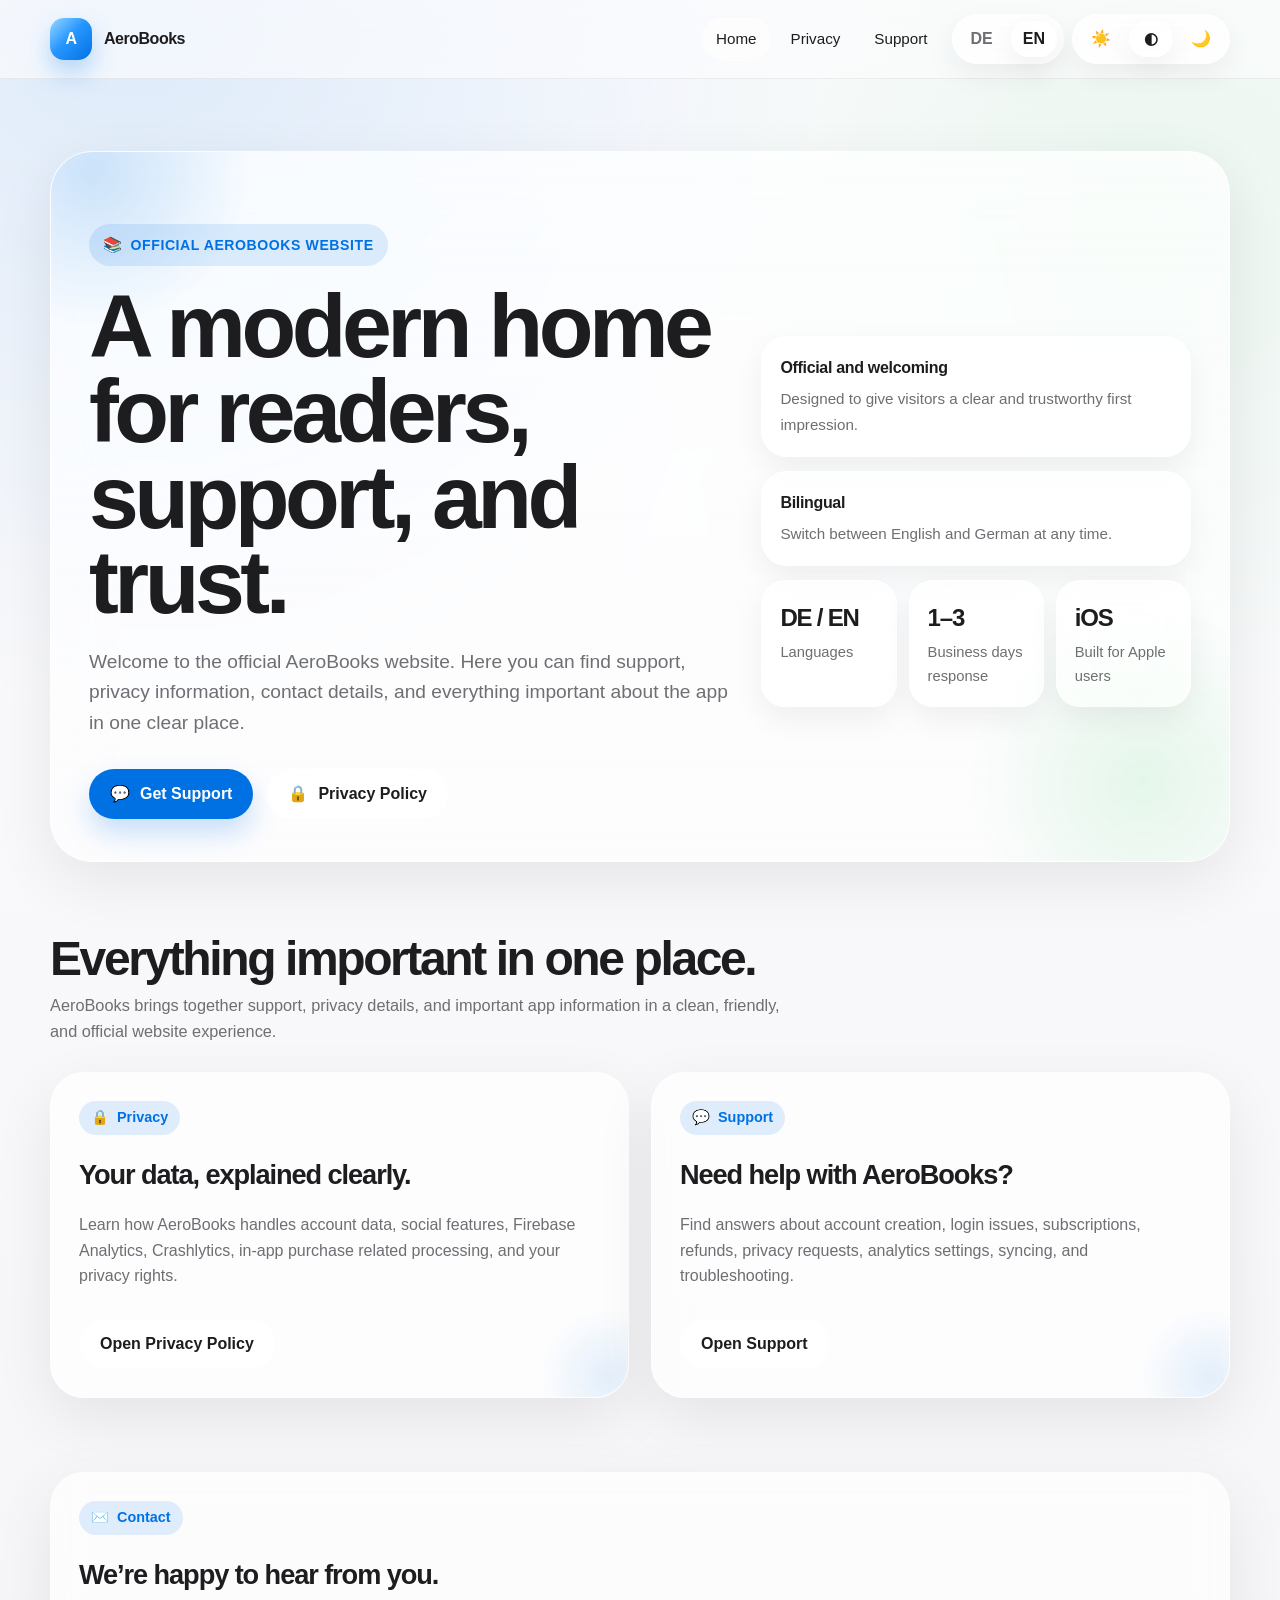
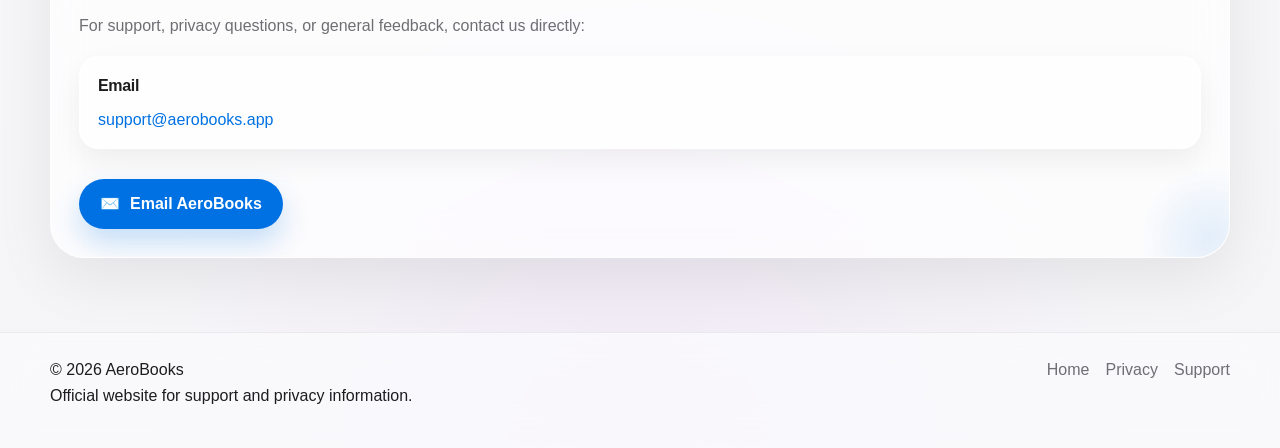
==== index.html @ 0f0f668f "Initial import of site files from aerobooks-site Co-Authored-By: Claude Sonnet 5.5 <noreply@anthropi" ====
<!DOCTYPE html>
<html lang="en">
<head>
  <meta charset="UTF-8" />
  <meta name="viewport" content="width=device-width, initial-scale=1.0" />
  <title>AeroBooks — Official Website</title>
  <meta
    name="description"
    content="Official AeroBooks website with support, privacy information, and contact details."
  />
  <link rel="stylesheet" href="style.css" />
  <script src="script.js" defer></script>
</head>
<body>
  <header class="site-header">
    <div class="container nav">
      <a href="index.html" class="brand" aria-label="AeroBooks Home">
        <span class="brand-mark">A</span>
        <span>AeroBooks</span>
      </a>

      <div class="nav-right">
        <nav class="nav-links" aria-label="Main navigation">
          <a href="index.html" class="active">
            <span data-lang="en">Home</span>
            <span data-lang="de">Start</span>
          </a>
          <a href="privacy.html">
            <span data-lang="en">Privacy</span>
            <span data-lang="de">Datenschutz</span>
          </a>
          <a href="support.html">
            <span data-lang="en">Support</span>
            <span data-lang="de">Support</span>
          </a>
        </nav>

        <div class="controls">
          <div class="segmented" aria-label="Language switcher">
            <button type="button" data-lang-button="de" aria-label="Deutsch">DE</button>
            <button type="button" data-lang-button="en" aria-label="English">EN</button>
          </div>

          <div class="segmented" aria-label="Theme switcher">
            <button type="button" data-theme-button="light" title="Light mode" aria-label="Light mode">☀️</button>
            <button type="button" data-theme-button="auto" title="Auto mode" aria-label="Auto mode">◐</button>
            <button type="button" data-theme-button="dark" title="Dark mode" aria-label="Dark mode">🌙</button>
          </div>
        </div>
      </div>
    </div>
  </header>

  <main>
    <section class="hero">
      <div class="container">
        <div class="hero-card">
          <div class="hero-grid">
            <div class="hero-copy">
              <span class="eyebrow">
                <span class="eyebrow-icon">📚</span>
                <span data-lang="en">Official AeroBooks Website</span>
                <span data-lang="de">Offizielle AeroBooks Website</span>
              </span>

              <h1 data-lang="en">A modern home for readers, support, and trust.</h1>
              <h1 data-lang="de">Ein moderner Ort für Leser:innen, Support und Vertrauen.</h1>

              <p data-lang="en">
                Welcome to the official AeroBooks website. Here you can find support,
                privacy information, contact details, and everything important about the app in one clear place.
              </p>
              <p data-lang="de">
                Willkommen auf der offiziellen AeroBooks Website. Hier findest du Support,
                Datenschutzinformationen, Kontaktmöglichkeiten und alles Wichtige zur App an einem klaren Ort.
              </p>

              <div class="hero-actions">
                <a class="button button-primary" href="support.html">
                  <span>💬</span>
                  <span data-lang="en">Get Support</span>
                  <span data-lang="de">Support öffnen</span>
                </a>

                <a class="button button-secondary" href="privacy.html">
                  <span>🔒</span>
                  <span data-lang="en">Privacy Policy</span>
                  <span data-lang="de">Datenschutzerklärung</span>
                </a>
              </div>
            </div>

            <div class="hero-panel">
              <div class="glass-tile">
                <strong data-lang="en">Official and welcoming</strong>
                <strong data-lang="de">Offiziell und einladend</strong>
                <span data-lang="en">
                  Designed to give visitors a clear and trustworthy first impression.
                </span>
                <span data-lang="de">
                  Entwickelt, um Besucher:innen direkt einen klaren und vertrauenswürdigen Eindruck zu geben.
                </span>
              </div>

              <div class="glass-tile">
                <strong data-lang="en">Bilingual</strong>
                <strong data-lang="de">Zweisprachig</strong>
                <span data-lang="en">Switch between English and German at any time.</span>
                <span data-lang="de">Jederzeit zwischen Deutsch und Englisch wechseln.</span>
              </div>

              <div class="stats-row">
                <div class="stat-card">
                  <div class="stat-value">DE / EN</div>
                  <span class="stat-label" data-lang="en">Languages</span>
                  <span class="stat-label" data-lang="de">Sprachen</span>
                </div>

                <div class="stat-card">
                  <div class="stat-value">1–3</div>
                  <span class="stat-label" data-lang="en">Business days response</span>
                  <span class="stat-label" data-lang="de">Werktage Antwortzeit</span>
                </div>

                <div class="stat-card">
                  <div class="stat-value">iOS</div>
                  <span class="stat-label" data-lang="en">Built for Apple users</span>
                  <span class="stat-label" data-lang="de">Für Apple Nutzer:innen</span>
                </div>
              </div>
            </div>
          </div>
        </div>
      </div>
    </section>

    <section class="section">
      <div class="container">
        <h2 class="section-title" data-lang="en">Everything important in one place.</h2>
        <h2 class="section-title" data-lang="de">Alles Wichtige an einem Ort.</h2>

        <p class="section-subtitle" data-lang="en">
          AeroBooks brings together support, privacy details, and important app information
          in a clean, friendly, and official website experience.
        </p>
        <p class="section-subtitle" data-lang="de">
          AeroBooks bündelt Support, Datenschutzdetails und wichtige App-Informationen
          in einer klaren, freundlichen und offiziellen Website.
        </p>

        <div class="grid grid-2" style="margin-top: 28px;">
          <article class="card">
            <span class="badge">
              🔒
              <span data-lang="en">Privacy</span>
              <span data-lang="de">Datenschutz</span>
            </span>

            <h2 data-lang="en">Your data, explained clearly.</h2>
            <h2 data-lang="de">Deine Daten, klar erklärt.</h2>

            <p data-lang="en">
              Learn how AeroBooks handles account data, social features, Firebase Analytics,
              Crashlytics, in-app purchase related processing, and your privacy rights.
            </p>
            <p data-lang="de">
              Erfahre, wie AeroBooks Kontodaten, soziale Funktionen, Firebase Analytics,
              Crashlytics, mit In-App-Käufen verbundene Prozesse und deine Datenschutzrechte behandelt.
            </p>

            <div class="quick-links">
              <a class="button button-secondary" href="privacy.html">
                <span data-lang="en">Open Privacy Policy</span>
                <span data-lang="de">Datenschutz öffnen</span>
              </a>
            </div>
          </article>

          <article class="card">
            <span class="badge">
              💬
              <span data-lang="en">Support</span>
              <span data-lang="de">Support</span>
            </span>

            <h2 data-lang="en">Need help with AeroBooks?</h2>
            <h2 data-lang="de">Brauchst du Hilfe mit AeroBooks?</h2>

            <p data-lang="en">
              Find answers about account creation, login issues, subscriptions, refunds,
              privacy requests, analytics settings, syncing, and troubleshooting.
            </p>
            <p data-lang="de">
              Finde Antworten zu Kontoerstellung, Login-Problemen, Abos, Rückerstattungen,
              Datenschutzanfragen, Analytics-Einstellungen, Synchronisierung und Fehlerbehebung.
            </p>

            <div class="quick-links">
              <a class="button button-secondary" href="support.html">
                <span data-lang="en">Open Support</span>
                <span data-lang="de">Support öffnen</span>
              </a>
            </div>
          </article>
        </div>
      </div>
    </section>

    <section class="section section-tight">
      <div class="container">
        <div class="card">
          <span class="badge">
            ✉️
            <span data-lang="en">Contact</span>
            <span data-lang="de">Kontakt</span>
          </span>

          <h2 data-lang="en">We’re happy to hear from you.</h2>
          <h2 data-lang="de">Wir freuen uns auf deine Nachricht.</h2>

          <p data-lang="en">
            For support, privacy questions, or general feedback, contact us directly:
          </p>
          <p data-lang="de">
            Für Support, Datenschutzfragen oder allgemeines Feedback kannst du uns direkt kontaktieren:
          </p>

          <div class="info-list">
            <div class="info-item">
              <strong data-lang="en">Email</strong>
              <strong data-lang="de">E-Mail</strong>
              <a href="mailto:support@aerobooks.app">support@aerobooks.app</a>
            </div>
          </div>

          <div class="quick-links">
            <a class="button button-primary" href="mailto:support@aerobooks.app">
              <span>✉️</span>
              <span data-lang="en">Email AeroBooks</span>
              <span data-lang="de">AeroBooks per E-Mail kontaktieren</span>
            </a>
          </div>
        </div>
      </div>
    </section>
  </main>

  <footer class="footer">
    <div class="container footer-inner">
      <div>
        © 2026 AeroBooks<br />
        <span data-lang="en">Official website for support and privacy information.</span>
        <span data-lang="de">Offizielle Website für Support- und Datenschutzinformationen.</span>
      </div>

      <div class="footer-links">
        <a href="index.html">
          <span data-lang="en">Home</span>
          <span data-lang="de">Start</span>
        </a>
        <a href="privacy.html">
          <span data-lang="en">Privacy</span>
          <span data-lang="de">Datenschutz</span>
        </a>
        <a href="support.html">
          <span data-lang="en">Support</span>
          <span data-lang="de">Support</span>
        </a>
      </div>
    </div>
  </footer>
</body>
</html>
---- style.css ----
:root {
  color-scheme: light dark;

  --bg: #f5f5f7;
  --bg-secondary: #fbfbfd;
  --surface: rgba(255, 255, 255, 0.68);
  --surface-strong: rgba(255, 255, 255, 0.82);
  --surface-soft: rgba(255, 255, 255, 0.5);
  --border: rgba(255, 255, 255, 0.55);
  --border-subtle: rgba(0, 0, 0, 0.06);

  --text: #1d1d1f;
  --text-secondary: #6e6e73;
  --text-tertiary: #8e8e93;

  --accent: #0071e3;
  --accent-hover: #005ec3;
  --accent-soft: rgba(0, 113, 227, 0.12);

  --success: #34c759;
  --shadow: 0 20px 60px rgba(0, 0, 0, 0.08);
  --shadow-soft: 0 12px 30px rgba(0, 0, 0, 0.06);

  --radius-xl: 34px;
  --radius-lg: 26px;
  --radius-md: 18px;
  --radius-pill: 999px;

  --max-width: 1180px;
}

@media (prefers-color-scheme: dark) {
  :root {
    --bg: #0b0b0f;
    --bg-secondary: #111216;
    --surface: rgba(28, 28, 30, 0.62);
    --surface-strong: rgba(28, 28, 30, 0.78);
    --surface-soft: rgba(28, 28, 30, 0.48);
    --border: rgba(255, 255, 255, 0.08);
    --border-subtle: rgba(255, 255, 255, 0.08);

    --text: #f5f5f7;
    --text-secondary: #b3b3b8;
    --text-tertiary: #8e8e93;

    --accent: #2997ff;
    --accent-hover: #58adff;
    --accent-soft: rgba(41, 151, 255, 0.18);

    --shadow: 0 20px 60px rgba(0, 0, 0, 0.38);
    --shadow-soft: 0 12px 30px rgba(0, 0, 0, 0.26);
  }
}

html[data-theme="light"] {
  color-scheme: light;
  --bg: #f5f5f7;
  --bg-secondary: #fbfbfd;
  --surface: rgba(255, 255, 255, 0.68);
  --surface-strong: rgba(255, 255, 255, 0.82);
  --surface-soft: rgba(255, 255, 255, 0.5);
  --border: rgba(255, 255, 255, 0.55);
  --border-subtle: rgba(0, 0, 0, 0.06);

  --text: #1d1d1f;
  --text-secondary: #6e6e73;
  --text-tertiary: #8e8e93;

  --accent: #0071e3;
  --accent-hover: #005ec3;
  --accent-soft: rgba(0, 113, 227, 0.12);

  --shadow: 0 20px 60px rgba(0, 0, 0, 0.08);
  --shadow-soft: 0 12px 30px rgba(0, 0, 0, 0.06);
}

html[data-theme="dark"] {
  color-scheme: dark;
  --bg: #0b0b0f;
  --bg-secondary: #111216;
  --surface: rgba(28, 28, 30, 0.62);
  --surface-strong: rgba(28, 28, 30, 0.78);
  --surface-soft: rgba(28, 28, 30, 0.48);
  --border: rgba(255, 255, 255, 0.08);
  --border-subtle: rgba(255, 255, 255, 0.08);

  --text: #f5f5f7;
  --text-secondary: #b3b3b8;
  --text-tertiary: #8e8e93;

  --accent: #2997ff;
  --accent-hover: #58adff;
  --accent-soft: rgba(41, 151, 255, 0.18);

  --shadow: 0 20px 60px rgba(0, 0, 0, 0.38);
  --shadow-soft: 0 12px 30px rgba(0, 0, 0, 0.26);
}

* {
  box-sizing: border-box;
}

html {
  scroll-behavior: smooth;
}

body {
  margin: 0;
  color: var(--text);
  background:
    radial-gradient(circle at 10% 0%, rgba(0, 113, 227, 0.12), transparent 30%),
    radial-gradient(circle at 90% 10%, rgba(52, 199, 89, 0.08), transparent 24%),
    radial-gradient(circle at 50% 100%, rgba(175, 82, 222, 0.08), transparent 24%),
    linear-gradient(180deg, var(--bg-secondary) 0%, var(--bg) 100%);
  font-family: -apple-system, BlinkMacSystemFont, "SF Pro Display", "SF Pro Text", "Segoe UI", Roboto, Helvetica, Arial, sans-serif;
  line-height: 1.6;
  min-height: 100vh;
  -webkit-font-smoothing: antialiased;
  text-rendering: optimizeLegibility;
}

a {
  color: var(--accent);
  text-decoration: none;
}

a:hover {
  color: var(--accent-hover);
}

img {
  max-width: 100%;
  display: block;
}

.hide {
  display: none !important;
}

.container {
  width: min(calc(100% - 32px), var(--max-width));
  margin: 0 auto;
}

.site-header {
  position: sticky;
  top: 0;
  z-index: 100;
  background: color-mix(in srgb, var(--bg-secondary) 72%, transparent);
  backdrop-filter: blur(22px) saturate(150%);
  -webkit-backdrop-filter: blur(22px) saturate(150%);
  border-bottom: 1px solid var(--border-subtle);
}

.nav {
  min-height: 78px;
  display: flex;
  align-items: center;
  justify-content: space-between;
  gap: 18px;
}

.brand {
  display: inline-flex;
  align-items: center;
  gap: 12px;
  color: var(--text);
  font-weight: 700;
  letter-spacing: -0.03em;
}

.brand:hover {
  color: var(--text);
}

.brand-mark {
  width: 42px;
  height: 42px;
  border-radius: 14px;
  background: linear-gradient(135deg, #9ad8ff 0%, #2997ff 45%, #0071e3 100%);
  box-shadow: 0 12px 26px rgba(0, 113, 227, 0.28);
  color: white;
  display: grid;
  place-items: center;
  font-size: 1rem;
  font-weight: 800;
}

.nav-right {
  display: flex;
  align-items: center;
  gap: 10px;
  flex-wrap: wrap;
  justify-content: flex-end;
}

.nav-links {
  display: flex;
  align-items: center;
  gap: 6px;
  flex-wrap: wrap;
}

.nav-links a {
  color: var(--text);
  padding: 10px 14px;
  border-radius: var(--radius-pill);
  font-size: 0.95rem;
  transition: 0.18s ease;
}

.nav-links a:hover,
.nav-links a.active {
  background: var(--surface-soft);
  color: var(--text);
}

.controls {
  display: flex;
  align-items: center;
  gap: 8px;
  flex-wrap: wrap;
}

.segmented {
  display: inline-flex;
  align-items: center;
  gap: 6px;
  padding: 6px;
  border-radius: var(--radius-pill);
  background: var(--surface);
  border: 1px solid var(--border);
  box-shadow: var(--shadow-soft);
  backdrop-filter: blur(16px) saturate(140%);
  -webkit-backdrop-filter: blur(16px) saturate(140%);
}

.segmented button {
  appearance: none;
  border: 0;
  background: transparent;
  color: var(--text-secondary);
  min-height: 36px;
  min-width: 44px;
  padding: 0 12px;
  border-radius: var(--radius-pill);
  cursor: pointer;
  font: inherit;
  font-weight: 600;
  transition: 0.18s ease;
}

.segmented button.active {
  background: var(--surface-strong);
  color: var(--text);
  box-shadow: var(--shadow-soft);
}

main {
  overflow: clip;
}

.hero {
  padding: 72px 0 44px;
}

.hero-card {
  position: relative;
  overflow: hidden;
  border-radius: 42px;
  padding: 72px 38px 42px;
  background: linear-gradient(
      180deg,
      color-mix(in srgb, var(--surface-strong) 92%, transparent),
      color-mix(in srgb, var(--surface) 88%, transparent)
    );
  border: 1px solid var(--border);
  box-shadow: var(--shadow);
  backdrop-filter: blur(26px) saturate(160%);
  -webkit-backdrop-filter: blur(26px) saturate(160%);
}

.hero-card::before {
  content: "";
  position: absolute;
  inset: -20% auto auto -10%;
  width: 320px;
  height: 320px;
  border-radius: 50%;
  background: radial-gradient(circle, rgba(0, 113, 227, 0.18), transparent 70%);
  pointer-events: none;
}

.hero-card::after {
  content: "";
  position: absolute;
  inset: auto -8% -14% auto;
  width: 360px;
  height: 360px;
  border-radius: 50%;
  background: radial-gradient(circle, rgba(52, 199, 89, 0.12), transparent 70%);
  pointer-events: none;
}

.eyebrow {
  display: inline-flex;
  align-items: center;
  gap: 8px;
  padding: 9px 14px;
  border-radius: var(--radius-pill);
  background: var(--accent-soft);
  color: var(--accent);
  font-size: 0.88rem;
  font-weight: 700;
  letter-spacing: 0.04em;
  text-transform: uppercase;
}

.eyebrow-icon {
  font-size: 0.95rem;
}

.hero-grid {
  position: relative;
  z-index: 1;
  display: grid;
  grid-template-columns: 1.2fr 0.8fr;
  gap: 28px;
  align-items: center;
}

.hero-copy h1,
.page-hero h1,
.section-title {
  margin: 0;
  letter-spacing: -0.05em;
  line-height: 0.95;
}

.hero-copy h1 {
  margin-top: 18px;
  font-size: clamp(2.8rem, 7vw, 5.8rem);
  max-width: 900px;
}

.hero-copy p,
.page-hero p,
.section-subtitle,
.card p,
.content-card p,
.content-card li,
.faq-item p {
  color: var(--text-secondary);
}

.hero-copy p {
  margin: 22px 0 0;
  max-width: 720px;
  font-size: clamp(1.02rem, 1.8vw, 1.2rem);
}

.hero-actions,
.quick-links {
  display: flex;
  gap: 14px;
  flex-wrap: wrap;
  margin-top: 30px;
}

.button {
  display: inline-flex;
  align-items: center;
  justify-content: center;
  gap: 10px;
  min-height: 50px;
  padding: 0 20px;
  border-radius: var(--radius-pill);
  font-weight: 600;
  transition: 0.18s ease;
  border: 1px solid transparent;
}

.button-primary {
  background: var(--accent);
  color: white;
  box-shadow: 0 14px 28px rgba(0, 113, 227, 0.22);
}

.button-primary:hover {
  color: white;
  background: var(--accent-hover);
  transform: translateY(-1px);
}

.button-secondary {
  background: var(--surface);
  border-color: var(--border);
  color: var(--text);
  backdrop-filter: blur(14px);
  -webkit-backdrop-filter: blur(14px);
}

.button-secondary:hover {
  color: var(--text);
  transform: translateY(-1px);
}

.hero-panel {
  display: grid;
  gap: 14px;
}

.glass-tile {
  background: var(--surface);
  border: 1px solid var(--border);
  border-radius: 26px;
  padding: 18px;
  box-shadow: var(--shadow-soft);
  backdrop-filter: blur(18px) saturate(150%);
  -webkit-backdrop-filter: blur(18px) saturate(150%);
}

.glass-tile strong {
  display: block;
  margin-bottom: 6px;
  font-size: 1rem;
  letter-spacing: -0.02em;
}

.glass-tile span {
  color: var(--text-secondary);
  font-size: 0.95rem;
}

.stats-row {
  display: grid;
  grid-template-columns: repeat(3, minmax(0, 1fr));
  gap: 12px;
}

.stat-card {
  padding: 18px;
  border-radius: 24px;
  background: var(--surface);
  border: 1px solid var(--border);
  box-shadow: var(--shadow-soft);
  backdrop-filter: blur(18px) saturate(150%);
  -webkit-backdrop-filter: blur(18px) saturate(150%);
}

.stat-value {
  font-size: 1.5rem;
  font-weight: 800;
  letter-spacing: -0.05em;
}

.stat-label {
  display: block;
  color: var(--text-secondary);
  font-size: 0.92rem;
  margin-top: 4px;
}

.section {
  padding: 30px 0 74px;
}

.section-tight {
  padding-top: 0;
}

.section-title {
  font-size: clamp(2rem, 4vw, 3rem);
}

.section-subtitle {
  max-width: 760px;
  margin: 10px 0 0;
  font-size: 1.02rem;
}

.grid {
  display: grid;
  gap: 22px;
}

.grid-2 {
  grid-template-columns: repeat(2, minmax(0, 1fr));
}

.card {
  position: relative;
  overflow: hidden;
  padding: 28px;
  background: var(--surface);
  border: 1px solid var(--border);
  border-radius: var(--radius-xl);
  box-shadow: var(--shadow);
  backdrop-filter: blur(18px) saturate(145%);
  -webkit-backdrop-filter: blur(18px) saturate(145%);
}

.card::after {
  content: "";
  position: absolute;
  inset: auto -50px -50px auto;
  width: 140px;
  height: 140px;
  border-radius: 50%;
  background: radial-gradient(circle, rgba(0, 113, 227, 0.1), transparent 70%);
  pointer-events: none;
}

.badge {
  display: inline-flex;
  align-items: center;
  gap: 8px;
  min-height: 34px;
  padding: 0 12px;
  border-radius: var(--radius-pill);
  background: var(--accent-soft);
  color: var(--accent);
  font-size: 0.9rem;
  font-weight: 700;
}

.card h2,
.card h3,
.content-card h2,
.content-card h3 {
  letter-spacing: -0.04em;
}

.card h2 {
  font-size: 1.7rem;
  margin: 18px 0 10px;
}

.page-hero {
  padding: 52px 0 18px;
}

.page-hero-card {
  padding: 46px 30px;
  border-radius: 34px;
  background: var(--surface);
  border: 1px solid var(--border);
  box-shadow: var(--shadow);
  backdrop-filter: blur(18px) saturate(145%);
  -webkit-backdrop-filter: blur(18px) saturate(145%);
}

.page-hero h1 {
  margin-top: 16px;
  font-size: clamp(2.3rem, 6vw, 4.2rem);
}

.content {
  padding: 8px 0 78px;
}

.content-card {
  background: var(--surface);
  border: 1px solid var(--border);
  border-radius: 32px;
  padding: 34px 26px;
  box-shadow: var(--shadow);
  backdrop-filter: blur(18px) saturate(145%);
  -webkit-backdrop-filter: blur(18px) saturate(145%);
}

.content-card h2 {
  margin: 34px 0 10px;
  font-size: 1.5rem;
}

.content-card h3 {
  margin: 26px 0 10px;
  font-size: 1.15rem;
}

.content-card h2:first-child {
  margin-top: 0;
}

.content-card ul {
  padding-left: 22px;
}

.info-list,
.faq-list {
  display: grid;
  gap: 14px;
  margin-top: 18px;
}

.info-item,
.faq-item {
  background: color-mix(in srgb, var(--surface-strong) 85%, transparent);
  border: 1px solid var(--border);
  border-radius: 20px;
  padding: 16px 18px;
  box-shadow: var(--shadow-soft);
}

.info-item strong,
.faq-item strong {
  display: block;
  margin-bottom: 8px;
  letter-spacing: -0.02em;
}

.faq-item ul {
  margin-top: 10px;
  margin-bottom: 0;
}

.footer {
  padding: 24px 0 40px;
  border-top: 1px solid var(--border-subtle);
  background: color-mix(in srgb, var(--bg-secondary) 82%, transparent);
  backdrop-filter: blur(18px) saturate(140%);
  -webkit-backdrop-filter: blur(18px) saturate(140%);
}

.footer-inner {
  display: flex;
  justify-content: space-between;
  gap: 18px;
  align-items: flex-start;
  flex-wrap: wrap;
}

.footer-links {
  display: flex;
  gap: 16px;
  flex-wrap: wrap;
}

.footer-links a {
  color: var(--text-secondary);
}

.footer-links a:hover {
  color: var(--text);
}

@media (max-width: 980px) {
  .hero-grid,
  .grid-2 {
    grid-template-columns: 1fr;
  }

  .hero-card {
    padding: 42px 24px 26px;
  }

  .page-hero-card,
  .content-card,
  .card {
    padding: 24px 20px;
  }

  .stats-row {
    grid-template-columns: 1fr;
  }
}

@media (max-width: 720px) {
  .nav {
    align-items: flex-start;
    padding: 14px 0;
  }

  .nav-right {
    width: 100%;
    justify-content: flex-start;
  }

  .nav-links,
  .controls {
    width: 100%;
  }

  .nav-links a {
    padding: 9px 12px;
  }

  .hero {
    padding-top: 34px;
  }

  .hero-copy h1 {
    line-height: 1;
  }

  .button {
    width: 100%;
  }

  .quick-links {
    flex-direction: column;
  }
}
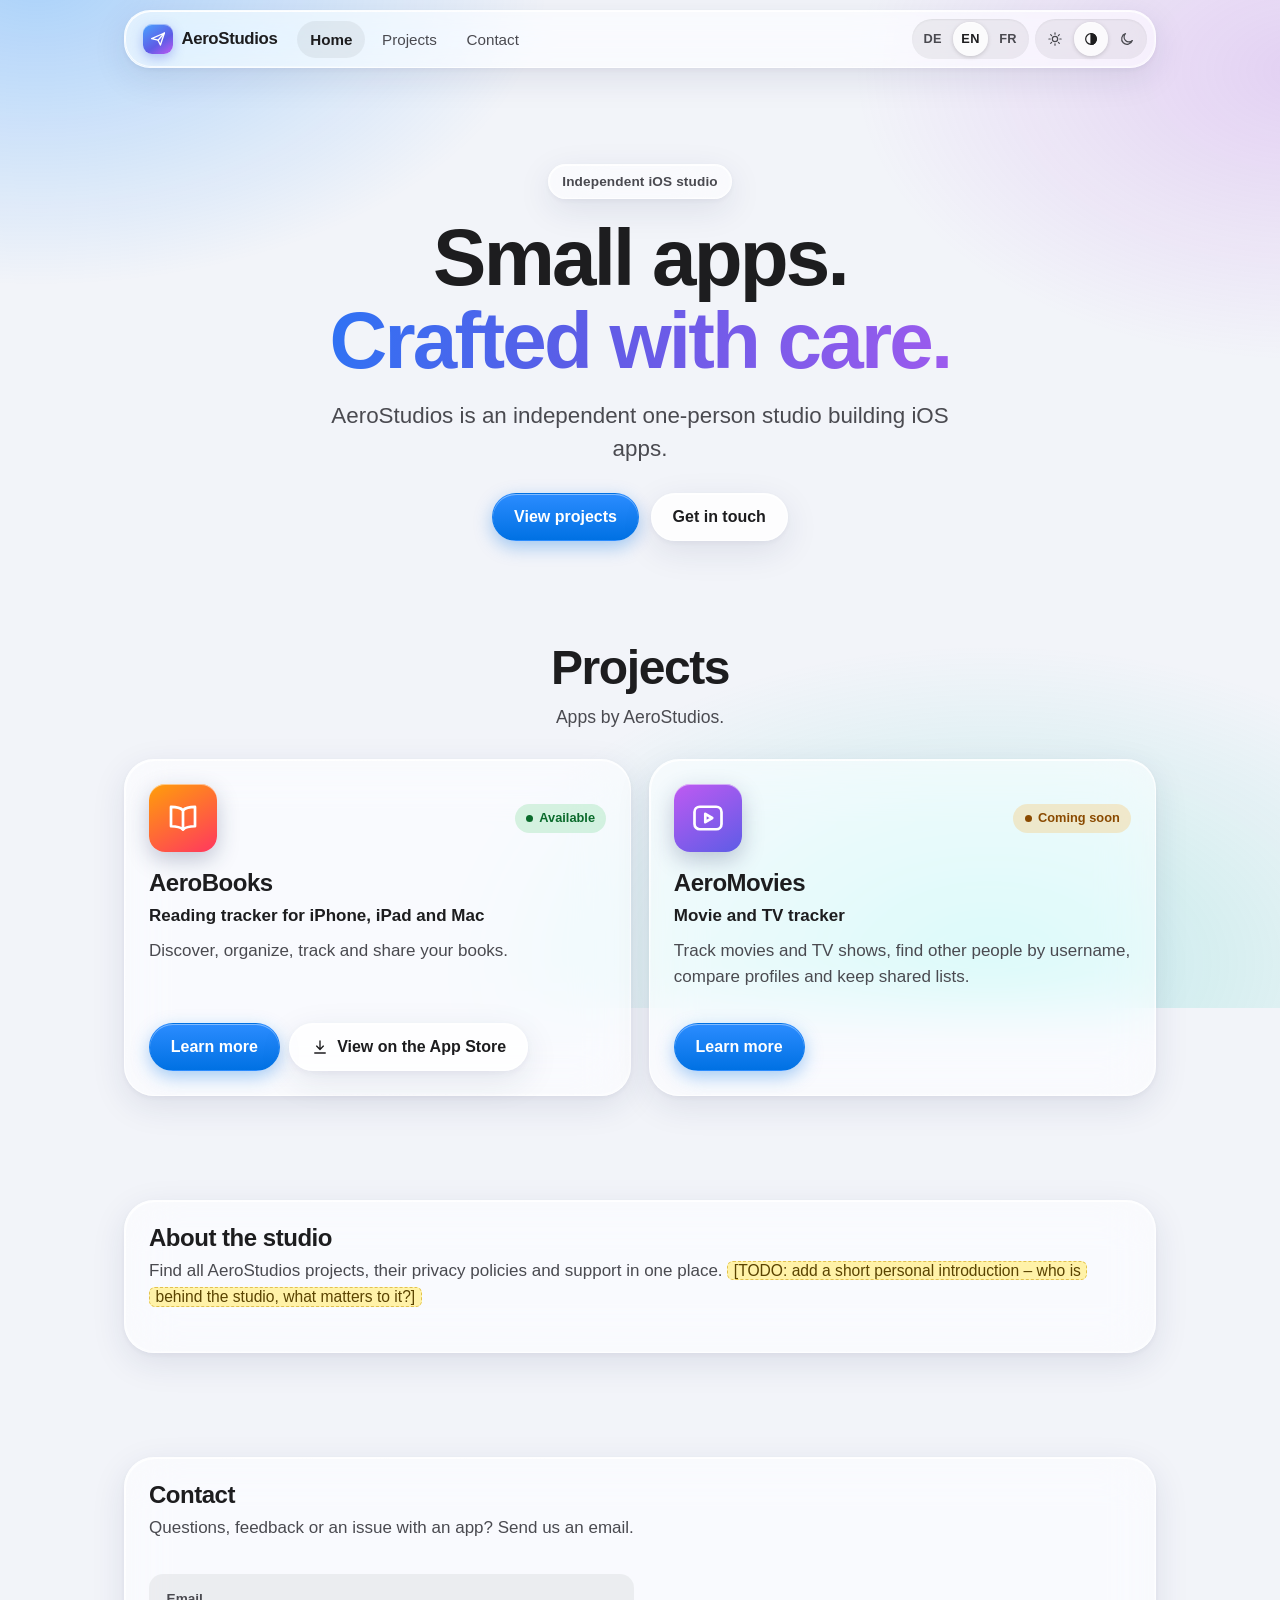
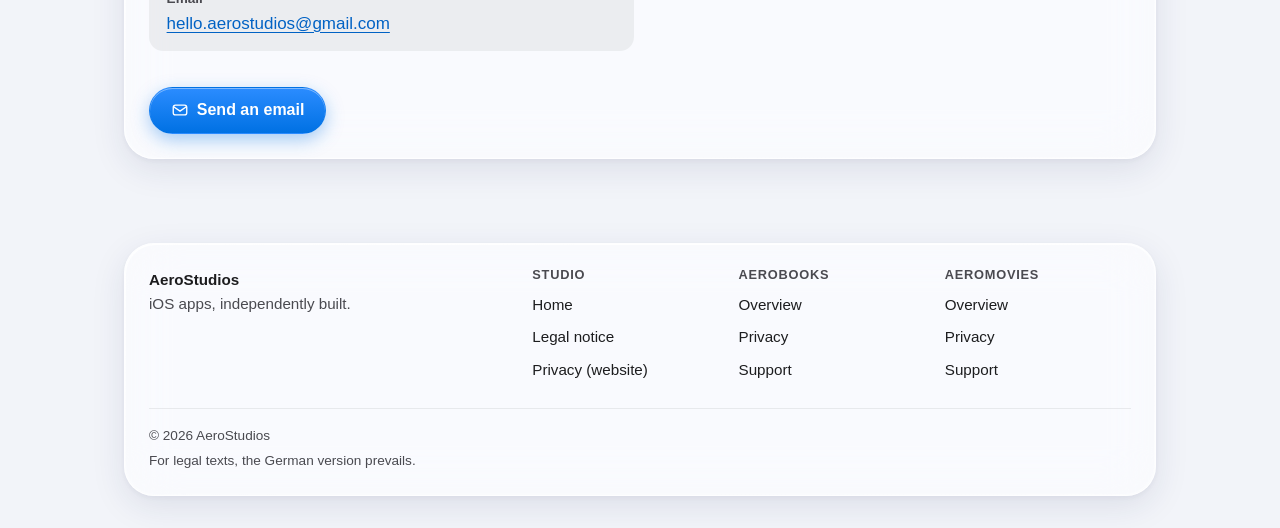
==== commit d7127c6d: "Home" ====
--- a/index.html
+++ b/index.html
@@ -1,273 +1,74 @@
 <!DOCTYPE html>
-<html lang="en">
+<html lang="de">
 <head>
   <meta charset="UTF-8" />
-  <meta name="viewport" content="width=device-width, initial-scale=1.0" />
-  <title>AeroBooks — Official Website</title>
-  <meta
-    name="description"
-    content="Official AeroBooks website with support, privacy information, and contact details."
-  />
-  <link rel="stylesheet" href="style.css" />
-  <script src="script.js" defer></script>
+  <meta name="viewport" content="width=device-width, initial-scale=1, viewport-fit=cover" />
+  <title>AeroStudios – Unabhängiges iOS-Studio</title>
+  <meta name="description" content="AeroStudios entwickelt iOS-Apps. Hier findest du AeroBooks, AeroMovies sowie Datenschutz und Support." />
+  <meta name="color-scheme" content="light dark" />
+  <meta name="theme-color" content="#f2f4f9" media="(prefers-color-scheme: light)" />
+  <meta name="theme-color" content="#05060a" media="(prefers-color-scheme: dark)" />
+  <link rel="icon" href="./assets/img/favicon.svg" type="image/svg+xml" />
+  <link rel="stylesheet" href="./assets/css/style.css" />
+  <script src="./assets/js/theme-init.js"></script>
 </head>
-<body>
-  <header class="site-header">
-    <div class="container nav">
-      <a href="index.html" class="brand" aria-label="AeroBooks Home">
-        <span class="brand-mark">A</span>
-        <span>AeroBooks</span>
-      </a>
+<body data-root="./" data-page="home" data-title="title.home" data-desc="desc.home">
+  <noscript><div class="container"><div class="noscript-box"><p lang="de">Diese Seite benötigt JavaScript, um Texte und Sprachen anzuzeigen. Bitte aktiviere JavaScript.</p><p lang="en">This page needs JavaScript to display its text and languages. Please enable JavaScript.</p><p lang="fr">Cette page nécessite JavaScript pour afficher ses textes et ses langues. Veuillez activer JavaScript.</p></div></div></noscript>
 
-      <div class="nav-right">
-        <nav class="nav-links" aria-label="Main navigation">
-          <a href="index.html" class="active">
-            <span data-lang="en">Home</span>
-            <span data-lang="de">Start</span>
-          </a>
-          <a href="privacy.html">
-            <span data-lang="en">Privacy</span>
-            <span data-lang="de">Datenschutz</span>
-          </a>
-          <a href="support.html">
-            <span data-lang="en">Support</span>
-            <span data-lang="de">Support</span>
-          </a>
-        </nav>
-
-        <div class="controls">
-          <div class="segmented" aria-label="Language switcher">
-            <button type="button" data-lang-button="de" aria-label="Deutsch">DE</button>
-            <button type="button" data-lang-button="en" aria-label="English">EN</button>
-          </div>
-
-          <div class="segmented" aria-label="Theme switcher">
-            <button type="button" data-theme-button="light" title="Light mode" aria-label="Light mode">☀️</button>
-            <button type="button" data-theme-button="auto" title="Auto mode" aria-label="Auto mode">◐</button>
-            <button type="button" data-theme-button="dark" title="Dark mode" aria-label="Dark mode">🌙</button>
-          </div>
+  <main id="main">
+    <section class="hero">
+      <div class="container">
+        <span class="eyebrow glass reveal" data-i18n="home.eyebrow"></span>
+        <h1 class="reveal" style="--i:1" data-i18n="home.title"></h1>
+        <p class="lead reveal" style="--i:2" data-i18n="home.lead"></p>
+        <div class="hero-actions reveal" style="--i:3">
+          <a class="btn btn-primary" href="#projects" data-i18n="btn.projects"></a>
+          <a class="btn btn-glass" href="#contact" data-i18n="btn.contact"></a>
         </div>
       </div>
-    </div>
-  </header>
+    </section>
 
-  <main>
-    <section class="hero">
+    <section class="section" id="projects">
       <div class="container">
-        <div class="hero-card">
-          <div class="hero-grid">
-            <div class="hero-copy">
-              <span class="eyebrow">
-                <span class="eyebrow-icon">📚</span>
-                <span data-lang="en">Official AeroBooks Website</span>
-                <span data-lang="de">Offizielle AeroBooks Website</span>
-              </span>
-
-              <h1 data-lang="en">A modern home for readers, support, and trust.</h1>
-              <h1 data-lang="de">Ein moderner Ort für Leser:innen, Support und Vertrauen.</h1>
-
-              <p data-lang="en">
-                Welcome to the official AeroBooks website. Here you can find support,
-                privacy information, contact details, and everything important about the app in one clear place.
-              </p>
-              <p data-lang="de">
-                Willkommen auf der offiziellen AeroBooks Website. Hier findest du Support,
-                Datenschutzinformationen, Kontaktmöglichkeiten und alles Wichtige zur App an einem klaren Ort.
-              </p>
-
-              <div class="hero-actions">
-                <a class="button button-primary" href="support.html">
-                  <span>💬</span>
-                  <span data-lang="en">Get Support</span>
-                  <span data-lang="de">Support öffnen</span>
-                </a>
-
-                <a class="button button-secondary" href="privacy.html">
-                  <span>🔒</span>
-                  <span data-lang="en">Privacy Policy</span>
-                  <span data-lang="de">Datenschutzerklärung</span>
-                </a>
-              </div>
-            </div>
-
-            <div class="hero-panel">
-              <div class="glass-tile">
-                <strong data-lang="en">Official and welcoming</strong>
-                <strong data-lang="de">Offiziell und einladend</strong>
-                <span data-lang="en">
-                  Designed to give visitors a clear and trustworthy first impression.
-                </span>
-                <span data-lang="de">
-                  Entwickelt, um Besucher:innen direkt einen klaren und vertrauenswürdigen Eindruck zu geben.
-                </span>
-              </div>
-
-              <div class="glass-tile">
-                <strong data-lang="en">Bilingual</strong>
-                <strong data-lang="de">Zweisprachig</strong>
-                <span data-lang="en">Switch between English and German at any time.</span>
-                <span data-lang="de">Jederzeit zwischen Deutsch und Englisch wechseln.</span>
-              </div>
-
-              <div class="stats-row">
-                <div class="stat-card">
-                  <div class="stat-value">DE / EN</div>
-                  <span class="stat-label" data-lang="en">Languages</span>
-                  <span class="stat-label" data-lang="de">Sprachen</span>
-                </div>
-
-                <div class="stat-card">
-                  <div class="stat-value">1–3</div>
-                  <span class="stat-label" data-lang="en">Business days response</span>
-                  <span class="stat-label" data-lang="de">Werktage Antwortzeit</span>
-                </div>
-
-                <div class="stat-card">
-                  <div class="stat-value">iOS</div>
-                  <span class="stat-label" data-lang="en">Built for Apple users</span>
-                  <span class="stat-label" data-lang="de">Für Apple Nutzer:innen</span>
-                </div>
-              </div>
-            </div>
-          </div>
+        <div class="section-head">
+          <h2 data-i18n="home.projects.title"></h2>
+          <p data-i18n="home.projects.sub"></p>
         </div>
+        <!-- Karten werden aus assets/js/projects.js erzeugt – neue Apps dort eintragen -->
+        <div class="grid grid-2" data-projects></div>
       </div>
     </section>
 
     <section class="section">
       <div class="container">
-        <h2 class="section-title" data-lang="en">Everything important in one place.</h2>
-        <h2 class="section-title" data-lang="de">Alles Wichtige an einem Ort.</h2>
-
-        <p class="section-subtitle" data-lang="en">
-          AeroBooks brings together support, privacy details, and important app information
-          in a clean, friendly, and official website experience.
-        </p>
-        <p class="section-subtitle" data-lang="de">
-          AeroBooks bündelt Support, Datenschutzdetails und wichtige App-Informationen
-          in einer klaren, freundlichen und offiziellen Website.
-        </p>
-
-        <div class="grid grid-2" style="margin-top: 28px;">
-          <article class="card">
-            <span class="badge">
-              🔒
-              <span data-lang="en">Privacy</span>
-              <span data-lang="de">Datenschutz</span>
-            </span>
-
-            <h2 data-lang="en">Your data, explained clearly.</h2>
-            <h2 data-lang="de">Deine Daten, klar erklärt.</h2>
-
-            <p data-lang="en">
-              Learn how AeroBooks handles account data, social features, Firebase Analytics,
-              Crashlytics, in-app purchase related processing, and your privacy rights.
-            </p>
-            <p data-lang="de">
-              Erfahre, wie AeroBooks Kontodaten, soziale Funktionen, Firebase Analytics,
-              Crashlytics, mit In-App-Käufen verbundene Prozesse und deine Datenschutzrechte behandelt.
-            </p>
-
-            <div class="quick-links">
-              <a class="button button-secondary" href="privacy.html">
-                <span data-lang="en">Open Privacy Policy</span>
-                <span data-lang="de">Datenschutz öffnen</span>
-              </a>
-            </div>
-          </article>
-
-          <article class="card">
-            <span class="badge">
-              💬
-              <span data-lang="en">Support</span>
-              <span data-lang="de">Support</span>
-            </span>
-
-            <h2 data-lang="en">Need help with AeroBooks?</h2>
-            <h2 data-lang="de">Brauchst du Hilfe mit AeroBooks?</h2>
-
-            <p data-lang="en">
-              Find answers about account creation, login issues, subscriptions, refunds,
-              privacy requests, analytics settings, syncing, and troubleshooting.
-            </p>
-            <p data-lang="de">
-              Finde Antworten zu Kontoerstellung, Login-Problemen, Abos, Rückerstattungen,
-              Datenschutzanfragen, Analytics-Einstellungen, Synchronisierung und Fehlerbehebung.
-            </p>
-
-            <div class="quick-links">
-              <a class="button button-secondary" href="support.html">
-                <span data-lang="en">Open Support</span>
-                <span data-lang="de">Support öffnen</span>
-              </a>
-            </div>
-          </article>
+        <div class="card glass">
+          <h2 data-i18n="home.about.title"></h2>
+          <p data-i18n="home.about.text"></p>
         </div>
       </div>
     </section>
 
-    <section class="section section-tight">
+    <section class="section" id="contact">
       <div class="container">
-        <div class="card">
-          <span class="badge">
-            ✉️
-            <span data-lang="en">Contact</span>
-            <span data-lang="de">Kontakt</span>
-          </span>
-
-          <h2 data-lang="en">We’re happy to hear from you.</h2>
-          <h2 data-lang="de">Wir freuen uns auf deine Nachricht.</h2>
-
-          <p data-lang="en">
-            For support, privacy questions, or general feedback, contact us directly:
-          </p>
-          <p data-lang="de">
-            Für Support, Datenschutzfragen oder allgemeines Feedback kannst du uns direkt kontaktieren:
-          </p>
-
+        <div class="card glass">
+          <h2 data-i18n="home.contact.title"></h2>
+          <p data-i18n="home.contact.text"></p>
           <div class="info-list">
             <div class="info-item">
-              <strong data-lang="en">Email</strong>
-              <strong data-lang="de">E-Mail</strong>
-              <a href="mailto:support@aerobooks.app">support@aerobooks.app</a>
+              <strong data-i18n="home.contact.label"></strong>
+              <a data-mailto data-mailto-text href="#"></a>
             </div>
           </div>
-
-          <div class="quick-links">
-            <a class="button button-primary" href="mailto:support@aerobooks.app">
-              <span>✉️</span>
-              <span data-lang="en">Email AeroBooks</span>
-              <span data-lang="de">AeroBooks per E-Mail kontaktieren</span>
-            </a>
+          <div class="actions">
+            <a class="btn btn-primary" data-mailto href="#"><span class="btn-ic" data-icon="mail"></span><span data-i18n="btn.email"></span></a>
           </div>
         </div>
       </div>
     </section>
   </main>
 
-  <footer class="footer">
-    <div class="container footer-inner">
-      <div>
-        © 2026 AeroBooks<br />
-        <span data-lang="en">Official website for support and privacy information.</span>
-        <span data-lang="de">Offizielle Website für Support- und Datenschutzinformationen.</span>
-      </div>
-
-      <div class="footer-links">
-        <a href="index.html">
-          <span data-lang="en">Home</span>
-          <span data-lang="de">Start</span>
-        </a>
-        <a href="privacy.html">
-          <span data-lang="en">Privacy</span>
-          <span data-lang="de">Datenschutz</span>
-        </a>
-        <a href="support.html">
-          <span data-lang="en">Support</span>
-          <span data-lang="de">Support</span>
-        </a>
-      </div>
-    </div>
-  </footer>
+  <script src="./assets/i18n/site.js"></script>
+  <script src="./assets/js/projects.js"></script>
+  <script src="./assets/js/app.js"></script>
 </body>
 </html>
--- a/assets/css/style.css
+++ b/assets/css/style.css
@@ -0,0 +1,486 @@
+/* ==========================================================================
+   AeroStudios – Liquid-Glass-Design (Apple-Stil)
+   Reine statische Seite: keine externen Schriften, Skripte oder Tracker.
+   Aufbau: 1 Tokens · 2 Basis · 3 Glas · 4 Layout/Header · 5 Komponenten
+           6 Dokumente (Rechtstexte) · 7 Footer · 8 Animation · 9 Fallbacks
+   ========================================================================== */
+
+/* 1 · Tokens ------------------------------------------------------------- */
+:root {
+  color-scheme: light;
+  --font: -apple-system, BlinkMacSystemFont, "SF Pro Display", "SF Pro Text", "Helvetica Neue", "Segoe UI", Roboto, Arial, sans-serif;
+
+  --bg: #f2f4f9;
+  --text: #1d1d1f;
+  --muted: #4a4a50;
+  --link: #0062c4;
+  --accent: #0071e3;
+  --accent-text: #ffffff;
+  --focus: #0a64d6;
+
+  --glass: rgba(255, 255, 255, 0.58);
+  --glass-strong: rgba(255, 255, 255, 0.8);
+  --glass-line: rgba(255, 255, 255, 0.75);
+  --hairline: rgba(0, 0, 0, 0.07);
+  --edge: rgba(255, 255, 255, 0.95);
+  --edge-soft: rgba(255, 255, 255, 0.45);
+  --shadow: 0 1px 0 rgba(255, 255, 255, 0.85) inset, 0 10px 34px rgba(30, 42, 90, 0.1), 0 2px 6px rgba(30, 42, 90, 0.05);
+  --shadow-hover: 0 1px 0 rgba(255, 255, 255, 0.9) inset, 0 18px 48px rgba(30, 42, 90, 0.16), 0 4px 10px rgba(30, 42, 90, 0.06);
+  --inset: rgba(0, 0, 0, 0.055);
+
+  --blob-1: rgba(10, 132, 255, 0.3);
+  --blob-2: rgba(175, 82, 222, 0.22);
+  --blob-3: rgba(48, 209, 190, 0.24);
+
+  --ok-bg: rgba(52, 199, 89, 0.18);
+  --ok-text: #0b6b2c;
+  --soon-bg: rgba(255, 159, 10, 0.2);
+  --soon-text: #8a4a00;
+  --todo-bg: #fff2a8;
+  --todo-text: #5a4300;
+  --todo-line: #e2c24d;
+
+  --radius-lg: 30px;
+  --radius-md: 22px;
+  --radius-sm: 14px;
+  --gutter: 16px;
+  --maxw: 1080px;
+}
+
+/* Dunkel: automatisch (Systemeinstellung) oder per Schalter – die Werte stehen bewusst zweimal da */
+@media (prefers-color-scheme: dark) {
+  :root:not([data-theme="light"]) {
+    color-scheme: dark;
+    --bg: #05060a;
+    --text: #f5f5f7;
+    --muted: #b4b4bd;
+    --link: #5eb0ff;
+    --focus: #6cb6ff;
+    --glass: rgba(44, 44, 54, 0.46);
+    --glass-strong: rgba(30, 30, 38, 0.74);
+    --glass-line: rgba(255, 255, 255, 0.14);
+    --hairline: rgba(255, 255, 255, 0.1);
+    --edge: rgba(255, 255, 255, 0.4);
+    --edge-soft: rgba(255, 255, 255, 0.12);
+    --shadow: 0 1px 0 rgba(255, 255, 255, 0.12) inset, 0 14px 44px rgba(0, 0, 0, 0.55), 0 2px 6px rgba(0, 0, 0, 0.4);
+    --shadow-hover: 0 1px 0 rgba(255, 255, 255, 0.18) inset, 0 22px 56px rgba(0, 0, 0, 0.65), 0 4px 10px rgba(0, 0, 0, 0.45);
+    --inset: rgba(255, 255, 255, 0.08);
+    --blob-1: rgba(10, 132, 255, 0.28);
+    --blob-2: rgba(150, 70, 230, 0.26);
+    --blob-3: rgba(30, 190, 170, 0.18);
+    --ok-bg: rgba(52, 199, 89, 0.2);
+    --ok-text: #6ee79a;
+    --soon-bg: rgba(255, 159, 10, 0.2);
+    --soon-text: #ffc760;
+    --todo-bg: rgba(255, 214, 10, 0.18);
+    --todo-text: #ffe066;
+    --todo-line: rgba(255, 214, 10, 0.5);
+  }
+}
+
+:root[data-theme="dark"] {
+  color-scheme: dark;
+  --bg: #05060a;
+  --text: #f5f5f7;
+  --muted: #b4b4bd;
+  --link: #5eb0ff;
+  --focus: #6cb6ff;
+  --glass: rgba(44, 44, 54, 0.46);
+  --glass-strong: rgba(30, 30, 38, 0.74);
+  --glass-line: rgba(255, 255, 255, 0.14);
+  --hairline: rgba(255, 255, 255, 0.1);
+  --edge: rgba(255, 255, 255, 0.4);
+  --edge-soft: rgba(255, 255, 255, 0.12);
+  --shadow: 0 1px 0 rgba(255, 255, 255, 0.12) inset, 0 14px 44px rgba(0, 0, 0, 0.55), 0 2px 6px rgba(0, 0, 0, 0.4);
+  --shadow-hover: 0 1px 0 rgba(255, 255, 255, 0.18) inset, 0 22px 56px rgba(0, 0, 0, 0.65), 0 4px 10px rgba(0, 0, 0, 0.45);
+  --inset: rgba(255, 255, 255, 0.08);
+  --blob-1: rgba(10, 132, 255, 0.28);
+  --blob-2: rgba(150, 70, 230, 0.26);
+  --blob-3: rgba(30, 190, 170, 0.18);
+  --ok-bg: rgba(52, 199, 89, 0.2);
+  --ok-text: #6ee79a;
+  --soon-bg: rgba(255, 159, 10, 0.2);
+  --soon-text: #ffc760;
+  --todo-bg: rgba(255, 214, 10, 0.18);
+  --todo-text: #ffe066;
+  --todo-line: rgba(255, 214, 10, 0.5);
+}
+
+@media (min-width: 600px) { :root { --gutter: 24px; } }
+
+/* 2 · Basis -------------------------------------------------------------- */
+*, *::before, *::after { box-sizing: border-box; }
+
+html {
+  -webkit-text-size-adjust: 100%;
+  text-size-adjust: 100%;
+  scroll-behavior: smooth;
+  scroll-padding-top: 6.5rem;
+}
+
+body {
+  margin: 0;
+  min-height: 100vh;
+  min-height: 100dvh;
+  display: flex;
+  flex-direction: column;
+  font-family: var(--font);
+  font-size: 1.0625rem;
+  line-height: 1.55;
+  color: var(--text);
+  background: var(--bg);
+  -webkit-font-smoothing: antialiased;
+  -moz-osx-font-smoothing: grayscale;
+  overflow-x: hidden;
+}
+
+/* Weicher Hintergrundverlauf (Mesh) */
+body::before {
+  content: "";
+  position: fixed;
+  inset: -12%;
+  z-index: -1;
+  pointer-events: none;
+  background:
+    radial-gradient(52% 44% at 12% 8%, var(--blob-1), transparent 62%),
+    radial-gradient(46% 42% at 92% 16%, var(--blob-2), transparent 62%),
+    radial-gradient(54% 46% at 72% 96%, var(--blob-3), transparent 62%);
+}
+
+main { flex: 1 0 auto; }
+
+img, svg { max-width: 100%; }
+[hidden] { display: none !important; }
+
+a { color: var(--link); text-underline-offset: 0.2em; text-decoration-thickness: 1px; }
+a:hover { text-decoration-thickness: 2px; }
+
+h1, h2, h3, h4 { margin: 0; line-height: 1.12; letter-spacing: -0.02em; text-wrap: balance; }
+p { margin: 0 0 1em; }
+
+:focus-visible { outline: 3px solid var(--focus); outline-offset: 3px; border-radius: 8px; }
+
+.container { width: 100%; max-width: var(--maxw); margin-inline: auto; padding-inline: var(--gutter); }
+
+.sr-only {
+  position: absolute; width: 1px; height: 1px; margin: -1px; padding: 0;
+  overflow: hidden; clip: rect(0 0 0 0); white-space: nowrap; border: 0;
+}
+
+.skip-link {
+  position: absolute; left: var(--gutter); top: -4rem; z-index: 100;
+  padding: 0.7rem 1.1rem; border-radius: 999px;
+  background: var(--accent); color: var(--accent-text); font-weight: 600; text-decoration: none;
+}
+.skip-link:focus { top: 0.75rem; }
+
+/* Bis die Texte gerendert sind, nichts anzeigen (verhindert Sprung/Flackern) */
+html.js:not(.is-ready) body > *:not(script):not(noscript) { visibility: hidden; }
+noscript .noscript-box {
+  margin: 2rem auto; max-width: 40rem; padding: 1.25rem 1.5rem; border-radius: var(--radius-md);
+  background: var(--glass-strong); border: 1px solid var(--hairline);
+}
+
+/* 3 · Glas --------------------------------------------------------------- */
+.glass {
+  position: relative;
+  background: var(--glass);
+  border: 1px solid var(--glass-line);
+  box-shadow: var(--shadow);
+  -webkit-backdrop-filter: blur(26px) saturate(180%);
+  backdrop-filter: blur(26px) saturate(180%);
+}
+
+/* Lichtkante (Specular Edge) */
+.glass::after {
+  content: "";
+  position: absolute; inset: 0; border-radius: inherit; padding: 1px;
+  background: linear-gradient(140deg, var(--edge), transparent 34%, transparent 66%, var(--edge-soft));
+  -webkit-mask: linear-gradient(#000 0 0) content-box, linear-gradient(#000 0 0);
+  -webkit-mask-composite: xor;
+  mask: linear-gradient(#000 0 0) content-box exclude, linear-gradient(#000 0 0);
+  pointer-events: none;
+}
+
+.glass-strong { background: var(--glass-strong); }
+
+/* 4 · Layout & Header ---------------------------------------------------- */
+.site-header { position: relative; z-index: 50; padding: 0.65rem 0 0; } /* mobil: scrollt mit, spart Platz */
+
+.nav {
+  display: flex; flex-wrap: wrap; align-items: center; gap: 0.5rem 0.75rem;
+  padding: 0.5rem 0.5rem 0.5rem 0.75rem;
+  border-radius: 26px;
+}
+
+.brand {
+  display: inline-flex; align-items: center; gap: 0.55rem; flex: 1 1 auto; min-width: 0;
+  color: var(--text); text-decoration: none; font-weight: 650; letter-spacing: -0.02em; font-size: 1.05rem;
+}
+.brand-mark {
+  width: 30px; height: 30px; flex: none; display: grid; place-items: center; border-radius: 9px;
+  color: #fff; background: linear-gradient(145deg, #4aa3ff, #5e5ce6 60%, #bf5af2);
+  box-shadow: 0 1px 0 rgba(255, 255, 255, 0.45) inset, 0 4px 12px rgba(70, 90, 230, 0.35);
+}
+.brand-mark svg { width: 18px; height: 18px; }
+
+.nav-links {
+  order: 3; width: 100%; display: flex; gap: 0.25rem; overflow-x: auto; scrollbar-width: none;
+  padding-top: 0.15rem;
+}
+.nav-links::-webkit-scrollbar { display: none; }
+.nav-links a {
+  flex: none; padding: 0.4rem 0.8rem; border-radius: 999px; font-size: 0.95rem; font-weight: 500;
+  color: var(--muted); text-decoration: none; white-space: nowrap;
+}
+.nav-links a:hover { color: var(--text); background: var(--inset); }
+.nav-links a[aria-current="page"] { color: var(--text); background: var(--inset); font-weight: 600; }
+
+.controls { display: flex; gap: 0.4rem; flex: none; }
+
+.segmented {
+  display: inline-flex; padding: 3px; gap: 2px; border-radius: 999px;
+  background: var(--inset); box-shadow: inset 0 1px 2px rgba(0, 0, 0, 0.06);
+}
+.segmented button {
+  appearance: none; border: 0; margin: 0; cursor: pointer;
+  min-width: 30px; height: 30px; padding: 0 0.4rem; border-radius: 999px;
+  display: inline-grid; place-items: center;
+  font: inherit; font-size: 0.8rem; font-weight: 600; letter-spacing: 0.02em;
+  color: var(--muted); background: transparent;
+  transition: background 0.2s ease, color 0.2s ease, box-shadow 0.2s ease;
+}
+.segmented button svg { width: 16px; height: 16px; }
+.segmented button:hover { color: var(--text); }
+.segmented button[aria-pressed="true"] {
+  color: var(--text); background: var(--glass-strong);
+  box-shadow: 0 1px 0 rgba(255, 255, 255, 0.6) inset, 0 1px 4px rgba(0, 0, 0, 0.18);
+}
+
+@media (min-width: 820px) {
+  .site-header { position: sticky; top: 0; }
+  .nav { flex-wrap: nowrap; padding-left: 1.1rem; }
+  .brand { flex: 0 0 auto; margin-right: 0.5rem; }
+  .nav-links { order: 0; width: auto; flex: 1 1 auto; padding-top: 0; overflow: visible; }
+  .segmented button { height: 34px; min-width: 34px; padding: 0 0.55rem; }
+}
+
+/* 5 · Komponenten -------------------------------------------------------- */
+.hero { padding: clamp(2.5rem, 9vw, 6rem) 0 clamp(1.5rem, 5vw, 3rem); text-align: center; }
+.hero-left { text-align: left; }
+.hero .eyebrow, .eyebrow {
+  display: inline-flex; align-items: center; gap: 0.5rem; margin-bottom: 1.1rem;
+  padding: 0.35rem 0.85rem; border-radius: 999px; font-size: 0.85rem; font-weight: 600; letter-spacing: 0.01em;
+  color: var(--muted);
+}
+.hero h1 {
+  font-size: clamp(2.5rem, 9.5vw, 5rem); font-weight: 750; letter-spacing: -0.035em; line-height: 1.04;
+  margin-bottom: 1.1rem;
+}
+.hero h1 .grad {
+  display: block;
+  background: linear-gradient(100deg, #0a84ff, #5e5ce6 45%, #bf5af2);
+  -webkit-background-clip: text; background-clip: text; color: transparent;
+}
+.lead { font-size: clamp(1.1rem, 3.4vw, 1.4rem); line-height: 1.45; color: var(--muted); max-width: 40rem; margin-inline: auto; }
+.hero-left .lead { margin-inline: 0; }
+.hero-actions { display: flex; flex-wrap: wrap; gap: 0.75rem; justify-content: center; margin-top: 1.75rem; }
+.hero-left .hero-actions { justify-content: flex-start; }
+
+.btn {
+  display: inline-flex; align-items: center; justify-content: center; gap: 0.5rem;
+  min-height: 46px; padding: 0.65rem 1.3rem; border-radius: 999px; border: 1px solid transparent;
+  font: inherit; font-size: 1rem; font-weight: 600; text-decoration: none; cursor: pointer;
+  transition: transform 0.2s ease, box-shadow 0.2s ease, background 0.2s ease;
+}
+.btn svg { width: 18px; height: 18px; flex: none; }
+.btn-ic { display: inline-flex; }
+.btn-primary {
+  color: var(--accent-text); background: linear-gradient(180deg, #2b8cff, var(--accent));
+  box-shadow: 0 1px 0 rgba(255, 255, 255, 0.4) inset, 0 6px 18px rgba(0, 113, 227, 0.35);
+}
+.btn-primary:hover { transform: translateY(-1px); box-shadow: 0 1px 0 rgba(255, 255, 255, 0.4) inset, 0 10px 26px rgba(0, 113, 227, 0.42); }
+.btn-glass { color: var(--text); background: var(--glass-strong); border-color: var(--glass-line); box-shadow: var(--shadow); }
+.btn-glass:hover { transform: translateY(-1px); box-shadow: var(--shadow-hover); }
+.btn[aria-disabled="true"] { opacity: 0.6; cursor: default; pointer-events: none; }
+
+.section { padding: clamp(1.75rem, 5vw, 3.25rem) 0; }
+.section-head { text-align: center; margin-bottom: 1.75rem; }
+.section-head h2 { font-size: clamp(1.9rem, 6vw, 3rem); font-weight: 720; letter-spacing: -0.03em; }
+.section-head p { color: var(--muted); max-width: 36rem; margin: 0.6rem auto 0; font-size: 1.1rem; }
+
+.grid { display: grid; gap: 1.1rem; }
+@media (min-width: 720px) { .grid-2 { grid-template-columns: repeat(2, 1fr); } .grid-3 { grid-template-columns: repeat(3, 1fr); } }
+
+.card { border-radius: var(--radius-lg); padding: 1.5rem; display: flex; flex-direction: column; }
+.card h2, .card h3 { font-size: 1.5rem; font-weight: 700; margin-bottom: 0.4rem; }
+.card p { color: var(--muted); }
+.card .actions { margin-top: auto; padding-top: 1rem; display: flex; flex-wrap: wrap; gap: 0.6rem; }
+
+.project-card { transition: transform 0.35s cubic-bezier(0.2, 0.8, 0.2, 1), box-shadow 0.35s ease; }
+.project-card:hover { transform: translateY(-4px); box-shadow: var(--shadow-hover); }
+.project-top { display: flex; align-items: center; justify-content: space-between; gap: 1rem; margin-bottom: 1.1rem; }
+.project-card .tagline { color: var(--text); font-weight: 600; margin-bottom: 0.5rem; }
+
+.app-icon {
+  width: 68px; height: 68px; flex: none; display: grid; place-items: center; border-radius: 16px; color: #fff;
+  background: linear-gradient(150deg, var(--a, #4aa3ff), var(--b, #5e5ce6));
+  box-shadow: 0 1px 0 rgba(255, 255, 255, 0.5) inset, 0 8px 22px rgba(30, 40, 90, 0.25);
+}
+.app-icon svg { width: 36px; height: 36px; }
+.app-icon-lg { width: 96px; height: 96px; border-radius: 22px; margin-bottom: 1.25rem; }
+.app-icon-lg svg { width: 52px; height: 52px; }
+.hero .app-icon-lg { margin-inline: auto; }
+.hero-left .app-icon-lg { margin-inline: 0; }
+
+.status {
+  display: inline-flex; align-items: center; gap: 0.4rem; padding: 0.28rem 0.7rem; border-radius: 999px;
+  font-size: 0.8rem; font-weight: 650; white-space: nowrap;
+}
+.status::before { content: ""; width: 7px; height: 7px; border-radius: 50%; background: currentColor; }
+.status-live { background: var(--ok-bg); color: var(--ok-text); }
+.status-soon { background: var(--soon-bg); color: var(--soon-text); }
+
+.feature { padding: 1.25rem 1.3rem; border-radius: var(--radius-md); }
+.feature h3 { font-size: 1.15rem; font-weight: 680; margin: 0.8rem 0 0.25rem; letter-spacing: -0.01em; }
+.feature p { margin: 0; color: var(--muted); font-size: 1rem; }
+.ficon {
+  width: 42px; height: 42px; display: grid; place-items: center; border-radius: 13px; color: #fff;
+  background: linear-gradient(150deg, #4aa3ff, #5e5ce6);
+  box-shadow: 0 1px 0 rgba(255, 255, 255, 0.45) inset;
+}
+.ficon svg { width: 22px; height: 22px; }
+.feature:nth-child(3n+2) .ficon { background: linear-gradient(150deg, #bf5af2, #ff6482); }
+.feature:nth-child(3n+3) .ficon { background: linear-gradient(150deg, #30d5c8, #0a84ff); }
+
+.info-list { display: grid; gap: 0.75rem; margin: 1rem 0 1.25rem; }
+.info-item {
+  padding: 0.85rem 1.1rem; border-radius: var(--radius-sm);
+  background: var(--inset); display: flex; flex-direction: column; gap: 0.1rem;
+}
+.info-item strong { font-size: 0.85rem; color: var(--muted); font-weight: 600; }
+@media (min-width: 720px) { .info-list { grid-template-columns: repeat(2, 1fr); } }
+
+.quick-links { display: flex; flex-wrap: wrap; gap: 0.7rem; margin-top: 1.5rem; }
+
+.link-row { display: flex; flex-wrap: wrap; gap: 0.7rem; justify-content: center; }
+.hero-left .link-row { justify-content: flex-start; }
+
+.todo, mark.todo {
+  background: var(--todo-bg); color: var(--todo-text); border: 1px dashed var(--todo-line);
+  border-radius: 6px; padding: 0.02em 0.35em; font-size: 0.92em; font-weight: 500;
+  -webkit-box-decoration-break: clone; box-decoration-break: clone;
+}
+
+.notice {
+  display: flex; gap: 0.75rem; align-items: flex-start; padding: 0.9rem 1.15rem; margin-bottom: 1.1rem;
+  border-radius: var(--radius-md); font-size: 0.98rem; color: var(--muted);
+}
+.notice svg { width: 20px; height: 20px; flex: none; margin-top: 0.15rem; color: var(--link); }
+.notice p { margin: 0; }
+.notice p + p { margin-top: 0.4rem; }
+
+.tmdb {
+  display: flex; flex-direction: column; gap: 1rem; align-items: flex-start; padding: 1.25rem 1.4rem;
+  border-radius: var(--radius-md);
+}
+.tmdb p { margin: 0; color: var(--muted); }
+.tmdb-logo { height: 28px; width: auto; max-width: 100%; }
+.tmdb-logo-placeholder {
+  display: inline-block; padding: 0.4rem 0.7rem; border-radius: 8px; font-size: 0.9rem;
+  background: var(--todo-bg); color: var(--todo-text); border: 1px dashed var(--todo-line);
+}
+@media (min-width: 720px) { .tmdb { flex-direction: row; align-items: center; gap: 1.5rem; } }
+
+.shot-placeholder {
+  aspect-ratio: 9 / 16; max-height: 360px; border-radius: var(--radius-md); display: grid; place-items: center;
+  text-align: center; padding: 1rem; font-size: 0.95rem;
+}
+
+/* 6 · Dokumente (Rechtstexte, FAQ) --------------------------------------- */
+.page-hero { padding: clamp(2rem, 7vw, 4rem) 0 1.25rem; }
+.page-hero-card { padding: clamp(1.4rem, 5vw, 2.6rem); border-radius: var(--radius-lg); max-width: 52rem; margin-inline: auto; }
+.page-hero-card h1 { font-size: clamp(2.1rem, 7vw, 3.6rem); font-weight: 740; letter-spacing: -0.03em; margin-bottom: 0.8rem; }
+.page-hero-card p { color: var(--muted); font-size: 1.1rem; max-width: 46rem; margin: 0; }
+.page-hero-card .eyebrow { padding-left: 0; padding-right: 0; margin-bottom: 0.7rem; }
+
+.content { padding: 0.5rem 0 clamp(2.5rem, 7vw, 4.5rem); }
+.content-card { padding: clamp(1.25rem, 4.5vw, 2.6rem); border-radius: var(--radius-lg); max-width: 52rem; margin-inline: auto; }
+.content-card.wide { max-width: none; }
+.notice-wrap { max-width: 52rem; margin-inline: auto; }
+
+.doc h2 { font-size: clamp(1.4rem, 4.2vw, 1.8rem); font-weight: 700; margin: 2.2rem 0 0.8rem; }
+.doc h3 { font-size: 1.15rem; font-weight: 680; margin: 1.6rem 0 0.6rem; letter-spacing: -0.01em; }
+.doc > :first-child { margin-top: 0; }
+.doc ul { margin: 0 0 1.1em; padding-left: 1.3em; }
+.doc li { margin-bottom: 0.35em; }
+.doc li::marker { color: var(--muted); }
+.doc p, .doc li { overflow-wrap: anywhere; }
+.doc address { font-style: normal; }
+
+.faq-list { display: grid; gap: 0.7rem; margin: 0.8rem 0 1.4rem; }
+.faq-item { padding: 1rem 1.15rem; border-radius: var(--radius-sm); background: var(--inset); }
+.faq-item > strong { display: block; margin-bottom: 0.4rem; font-weight: 650; }
+.faq-item p:last-child, .faq-item ul:last-child { margin-bottom: 0; }
+
+/* 7 · Footer ------------------------------------------------------------- */
+.footer { padding: 2rem 0 max(2rem, env(safe-area-inset-bottom)); }
+.footer-inner { padding: 1.5rem; border-radius: var(--radius-lg); display: grid; gap: 1.5rem; font-size: 0.95rem; color: var(--muted); }
+.footer-brand { font-weight: 650; color: var(--text); }
+.footer-cols { display: grid; gap: 1.25rem; grid-template-columns: repeat(auto-fit, minmax(8.5rem, 1fr)); }
+.footer h2 { font-size: 0.8rem; text-transform: uppercase; letter-spacing: 0.06em; font-weight: 650; color: var(--muted); margin-bottom: 0.5rem; }
+.footer ul { list-style: none; margin: 0; padding: 0; display: grid; gap: 0.25rem; }
+.footer a { color: var(--text); text-decoration: none; display: inline-block; padding: 0.15rem 0; }
+.footer a:hover { text-decoration: underline; }
+.footer-note { font-size: 0.85rem; border-top: 1px solid var(--hairline); padding-top: 1rem; display: grid; gap: 0.25rem; }
+@media (min-width: 820px) {
+  .footer-inner { grid-template-columns: 1.2fr 2fr; }
+  .footer-note { grid-column: 1 / -1; }
+}
+
+/* 8 · Animation (nur ohne reduzierte Bewegung) --------------------------- */
+@media (prefers-reduced-motion: no-preference) {
+  @keyframes rise { from { opacity: 0; transform: translateY(18px); } to { opacity: 1; transform: none; } }
+  @keyframes drift { to { transform: translate3d(-2.5%, 2%, 0) scale(1.06); } }
+
+  body::before { animation: drift 38s ease-in-out infinite alternate; }
+
+  /* Elemente blenden ein, sobald sie sichtbar werden (app.js setzt .in) */
+  html.js .reveal:not(.in) { opacity: 0; }
+  .reveal.in { animation: rise 0.8s cubic-bezier(0.2, 0.8, 0.2, 1) both; animation-delay: calc(var(--i, 0) * 90ms); }
+}
+
+@media (prefers-reduced-motion: reduce) {
+  html { scroll-behavior: auto; }
+  *, *::before, *::after { transition-duration: 0.01ms !important; animation: none !important; }
+}
+
+/* 9 · Fallbacks ---------------------------------------------------------- */
+/* Browser ohne backdrop-filter: blickdichte Flächen statt Glas */
+@supports not ((-webkit-backdrop-filter: blur(1px)) or (backdrop-filter: blur(1px))) {
+  :root { --glass: rgba(255, 255, 255, 0.9); --glass-strong: rgba(255, 255, 255, 0.96); }
+  .glass, .glass-strong { background: var(--glass-strong); }
+}
+/* …und die dunklen Varianten davon */
+@supports not ((-webkit-backdrop-filter: blur(1px)) or (backdrop-filter: blur(1px))) {
+  @media (prefers-color-scheme: dark) {
+    :root:not([data-theme="light"]) { --glass: rgba(34, 34, 42, 0.96); --glass-strong: rgba(28, 28, 36, 0.98); }
+  }
+  :root[data-theme="dark"] { --glass: rgba(34, 34, 42, 0.96); --glass-strong: rgba(28, 28, 36, 0.98); }
+}
+
+/* Erhöhter Kontrast / erzwungene Farben */
+@media (prefers-contrast: more) {
+  :root { --muted: #2b2b30; --hairline: rgba(0, 0, 0, 0.4); --glass-line: rgba(0, 0, 0, 0.35); }
+  :root[data-theme="dark"] { --muted: #dcdce2; --hairline: rgba(255, 255, 255, 0.5); --glass-line: rgba(255, 255, 255, 0.5); }
+}
+@media (forced-colors: active) {
+  .glass { border: 1px solid CanvasText; }
+  .glass::after { display: none; }
+  .segmented button[aria-pressed="true"] { outline: 2px solid Highlight; }
+}
+
+@media print {
+  body::before, .site-header, .footer { display: none; }
+  .glass { box-shadow: none; background: #fff; border: 0; backdrop-filter: none; }
+}
